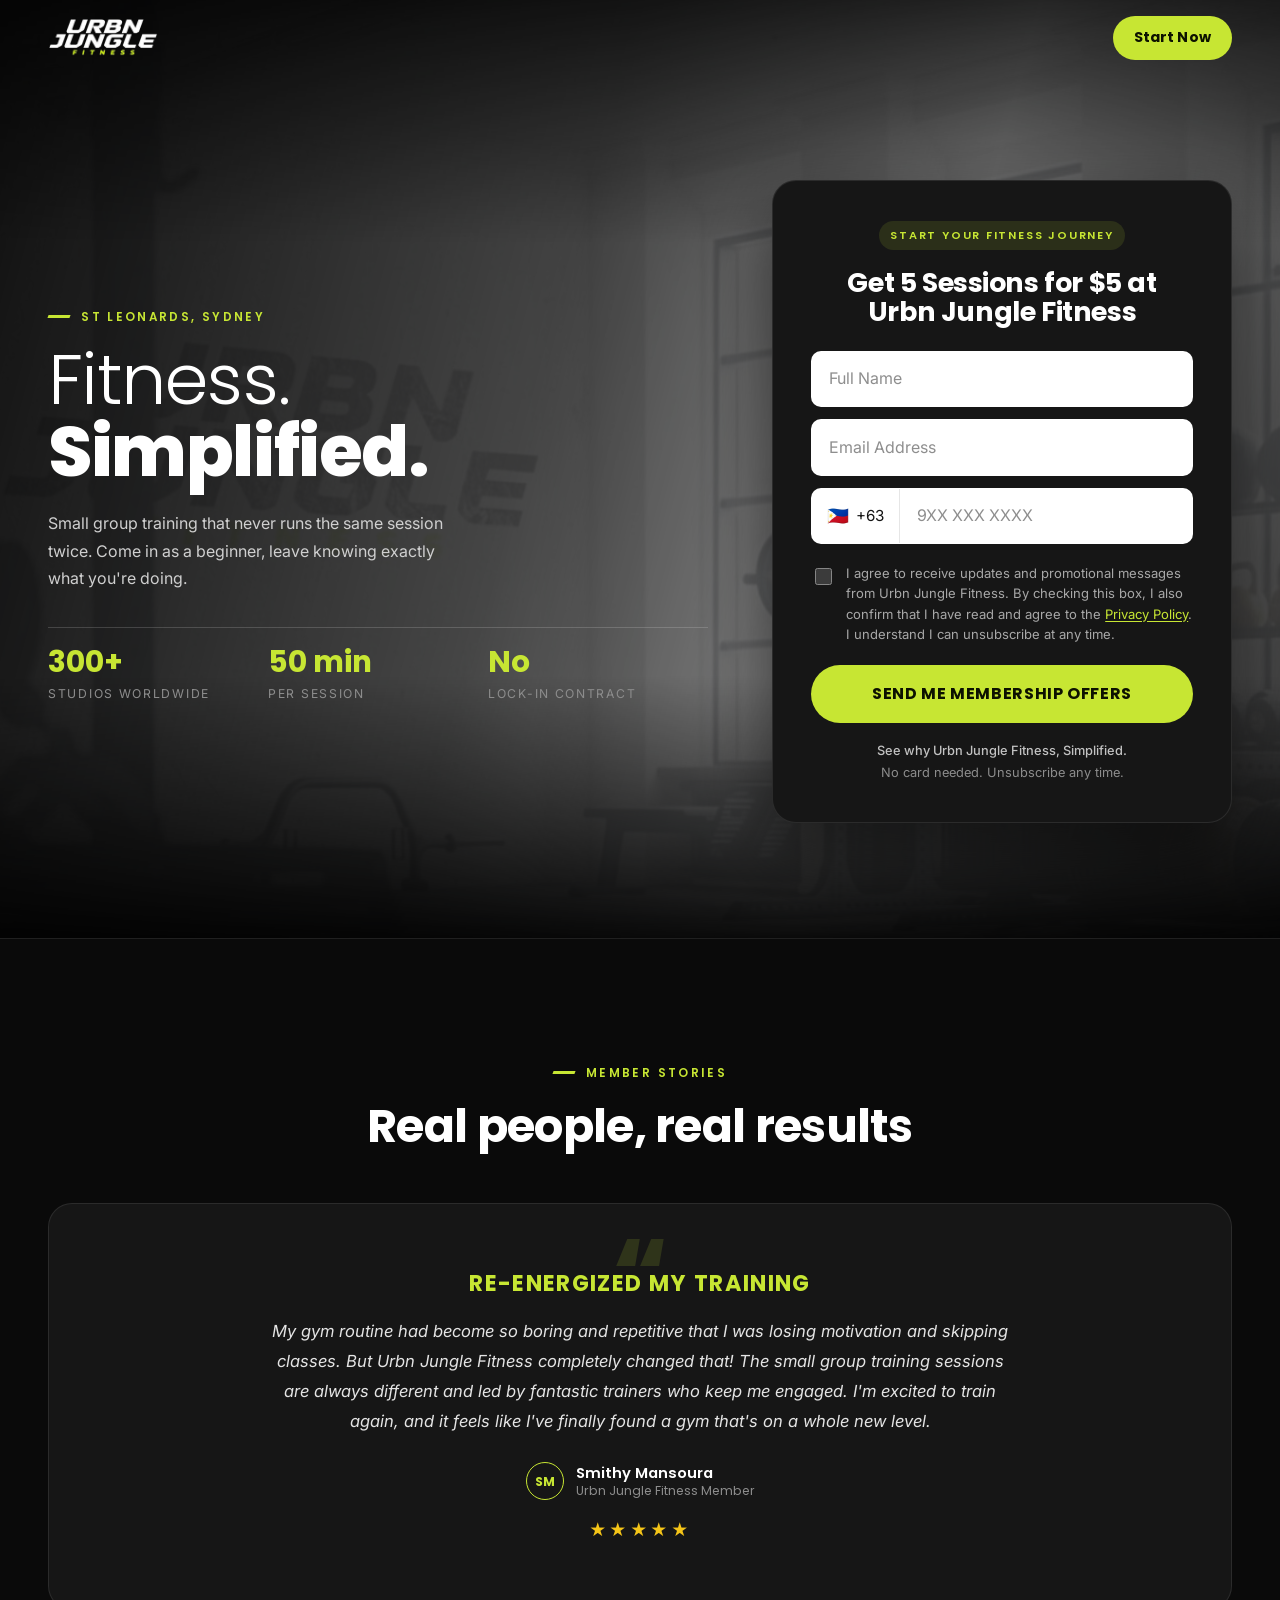
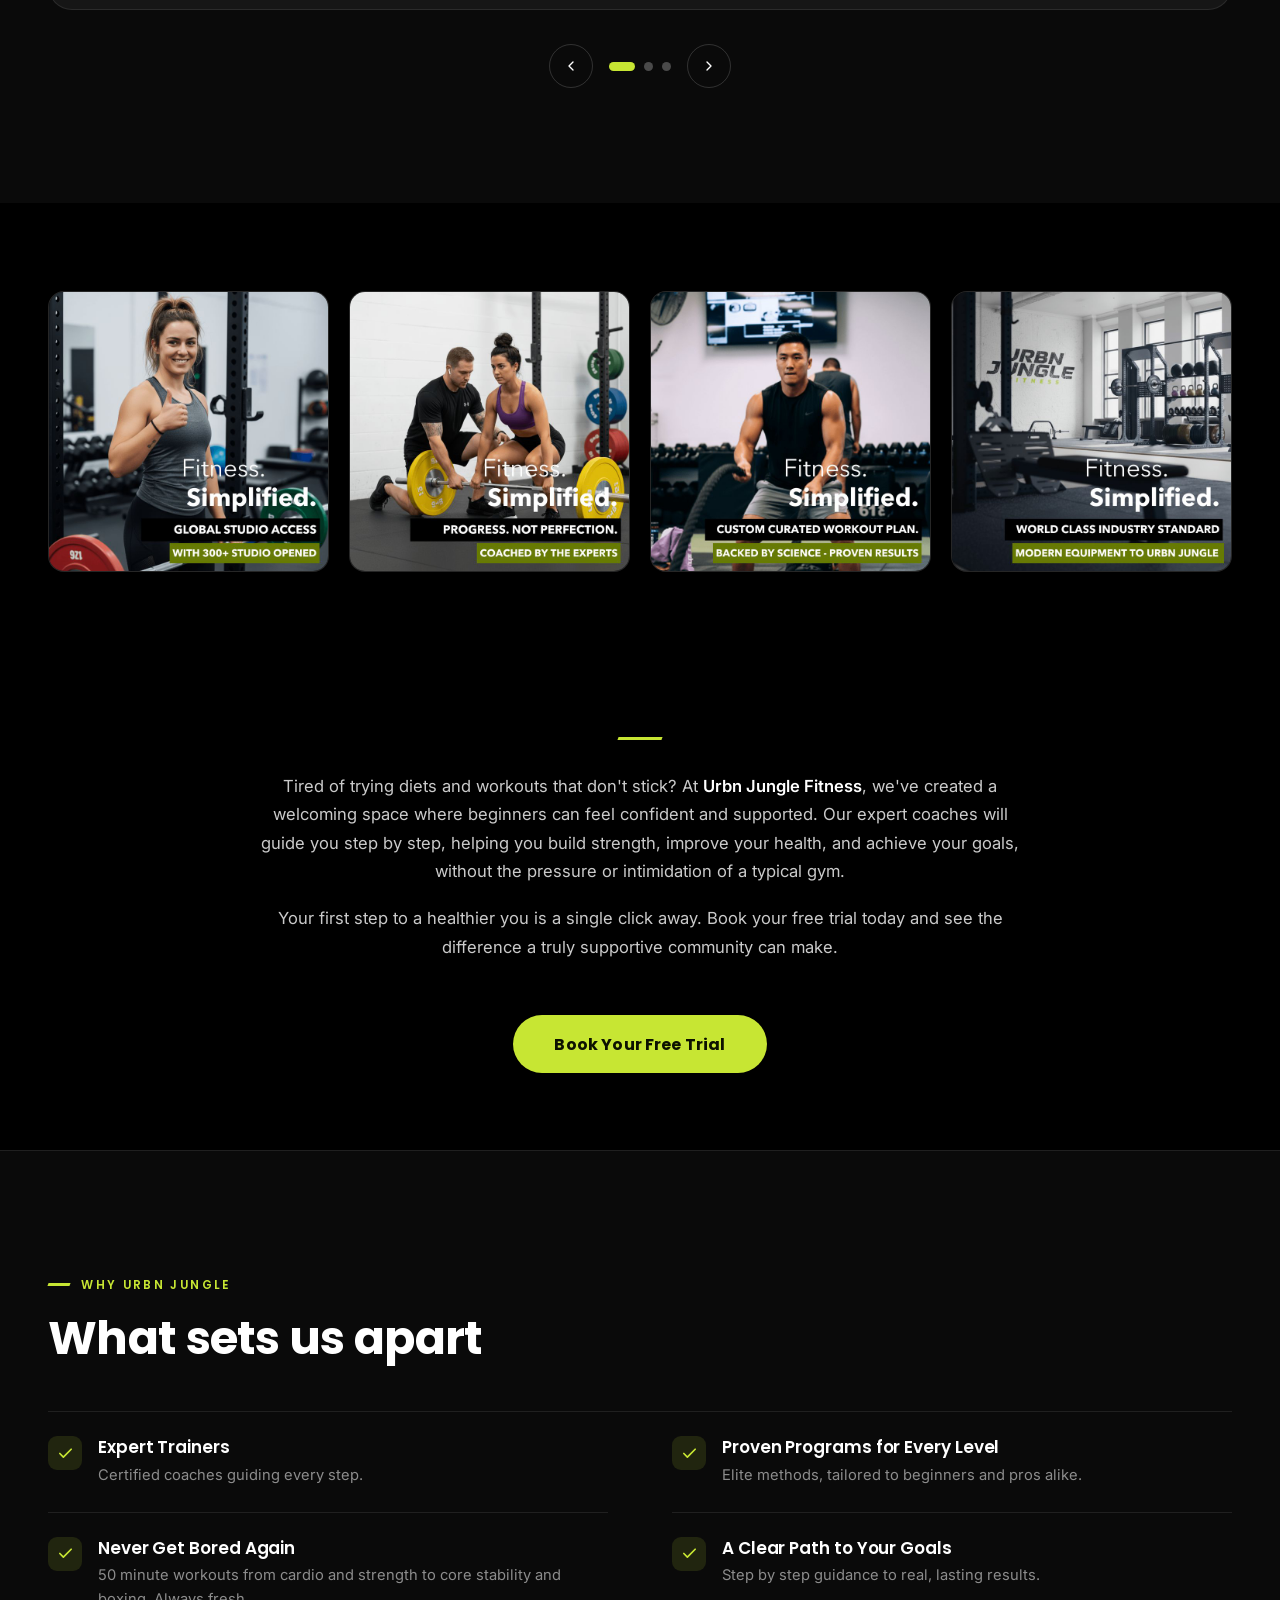
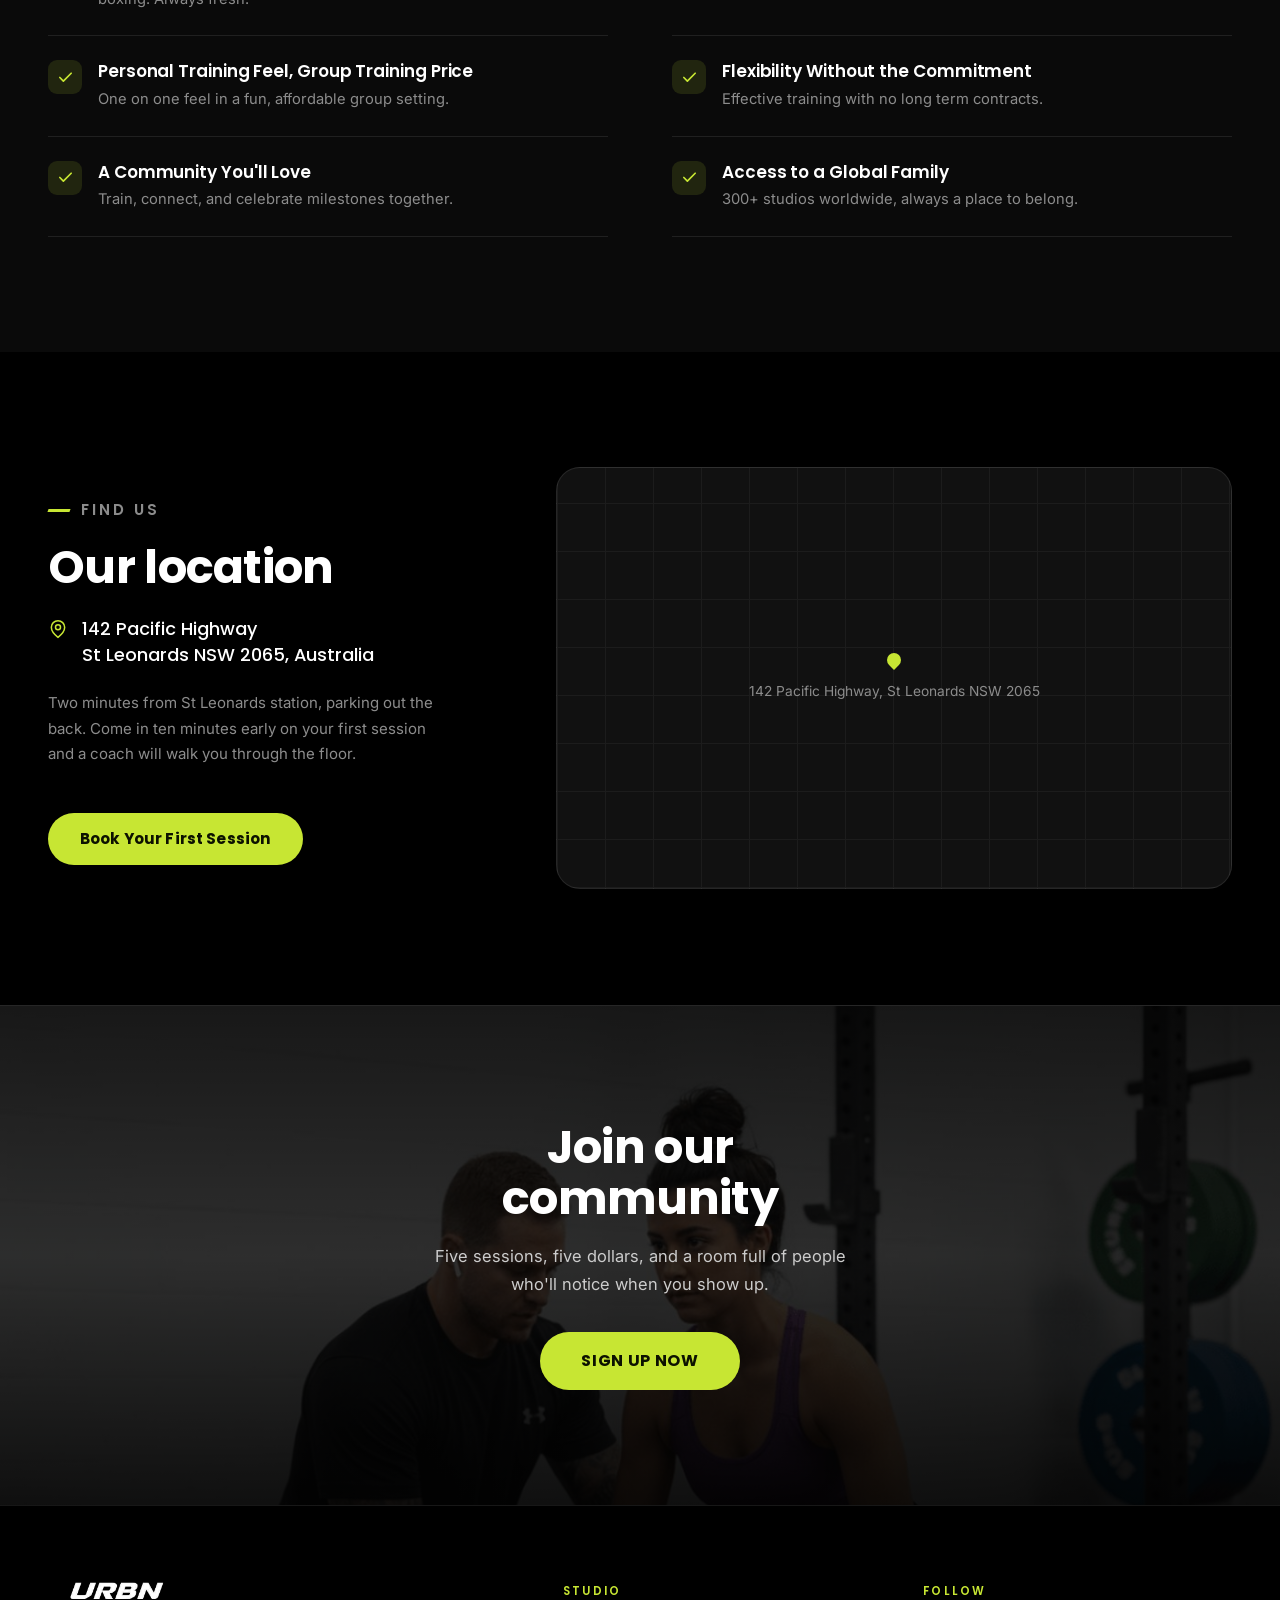
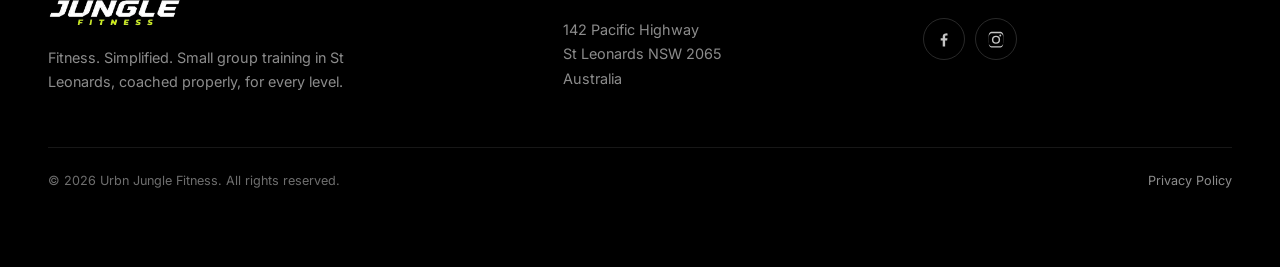
==== urbn-jungle/index.html @ a610a65a "Add files via upload" ====
<!DOCTYPE html>
<html lang="en">
<head>
<meta charset="utf-8">
<meta name="viewport" content="width=device-width, initial-scale=1, viewport-fit=cover">
<title>Urbn Jungle Fitness — Get 5 Sessions for $5</title>
<meta name="description" content="Get 5 sessions for $5 at Urbn Jungle Fitness, St Leonards. Small group training, expert coaches, no lock-in contract. Fitness. Simplified.">
<link rel="icon" href="favicon.ico" sizes="any">
<link rel="icon" href="assets/img/icon-512.png" type="image/png">
<link rel="apple-touch-icon" href="assets/img/apple-touch-icon.png">
<meta name="theme-color" content="#000000">

<!-- Social sharing. Swap the two URLs below for your live domain once deployed. -->
<meta property="og:type" content="website">
<meta property="og:site_name" content="Urbn Jungle Fitness">
<meta property="og:title" content="Get 5 Sessions for $5 at Urbn Jungle Fitness">
<meta property="og:description" content="Small group training in St Leonards. Expert coaches, 50 minute sessions, no lock-in contract. Fitness. Simplified.">
<meta property="og:image" content="assets/img/og-image.jpg">
<meta property="og:url" content="https://example.com/">
<meta name="twitter:card" content="summary_large_image">
<meta name="twitter:title" content="Get 5 Sessions for $5 at Urbn Jungle Fitness">
<meta name="twitter:description" content="Small group training in St Leonards. Fitness. Simplified.">
<meta name="twitter:image" content="assets/img/og-image.jpg">

<link rel="preconnect" href="https://fonts.googleapis.com">
<link rel="preconnect" href="https://fonts.gstatic.com" crossorigin>
<link href="https://fonts.googleapis.com/css2?family=Poppins:wght@300;400;500;600;700;800&family=Inter:wght@400;500;600&display=swap" rel="stylesheet">
<link rel="stylesheet" href="assets/css/styles.css">
</head>
<body>

<a href="#claim" class="sr">Skip to the offer form</a>

<!-- ===================== HEADER ===================== -->
<header class="topbar" id="topbar">
  <div class="wrap topbar__in">
    <a class="brand" href="#top" aria-label="Urbn Jungle Fitness, back to top">
      <img src="assets/img/logo.png" width="464" height="161" alt="Urbn Jungle Fitness">
    </a>
    <a class="btn btn--sm" href="#claim">Start Now</a>
  </div>
</header>

<!-- ===================== HERO ===================== -->
<section class="hero" id="top">
  <div class="hero__bg" aria-hidden="true">
    <img src="assets/img/hero-studio.jpg" width="1440" height="800" alt="" fetchpriority="high">
    <iframe
      src="https://www.youtube.com/embed/3t3OPwpop9Y?controls=0&autoplay=1&mute=1&playsinline=1&loop=1&playlist=3t3OPwpop9Y"
      title="" tabindex="-1" allow="autoplay; encrypted-media" frameborder="0"></iframe>
  </div>
  <div class="hero__scrim" aria-hidden="true"></div>

  <div class="wrap">
    <div class="hero__grid">

      <div class="hero__pitch">
        <p class="eyebrow">St Leonards, Sydney</p>
        <h1><span class="thin">Fitness.</span>Simplified.</h1>
        <p class="hero__lede">Small group training that never runs the same session twice. Come in as a beginner, leave knowing exactly what you're doing.</p>
        <div class="stats">
          <div><b>300+</b><span>Studios worldwide</span></div>
          <div><b>50 min</b><span>Per session</span></div>
          <div><b>No</b><span>Lock-in contract</span></div>
        </div>
      </div>

      <div id="claim">
        <div class="card">
          <div class="card__head">
            <p class="card__tag">Start your fitness journey</p>
            <h2>Get 5 Sessions for $5 at Urbn Jungle Fitness</h2>
          </div>

          <form id="leadForm" novalidate>
            <div class="field">
              <label class="sr" for="f-name">Full name</label>
              <input id="f-name" name="name" type="text" autocomplete="name" placeholder="Full Name" required>
            </div>
            <div class="field">
              <label class="sr" for="f-email">Email address</label>
              <input id="f-email" name="email" type="email" autocomplete="email" placeholder="Email Address" required>
            </div>
            <div class="field">
              <label class="sr" for="f-phone">Phone number</label>
              <div class="phone">
                <span class="phone__cc" aria-hidden="true"><span class="flag">🇵🇭</span> +63</span>
                <input id="f-phone" name="phone" type="tel" autocomplete="tel" placeholder="9XX XXX XXXX" required>
              </div>
            </div>

            <label class="consent" for="f-ok">
              <input id="f-ok" name="consent" type="checkbox" required>
              <span>I agree to receive updates and promotional messages from Urbn Jungle Fitness. By checking this box, I also confirm that I have read and agree to the <a href="#privacy">Privacy Policy</a>. I understand I can unsubscribe at any time.</span>
            </label>

            <button class="btn btn--caps btn--block btn--lg" type="submit">Send Me Membership Offers</button>
            <p class="card__note"><b>See why Urbn Jungle Fitness, Simplified.</b><br>No card needed. Unsubscribe any time.</p>
          </form>

          <div class="formdone" role="status">
            <div class="formdone__mark" aria-hidden="true">
              <svg viewBox="0 0 24 24" width="26" height="26" fill="none" stroke="currentColor" stroke-width="2.5" stroke-linecap="round" stroke-linejoin="round"><path d="M20 6 9 17l-5-5"/></svg>
            </div>
            <h3>You're in</h3>
            <p>We've got your details. Someone from the studio will be in touch shortly with your next available session.</p>
          </div>
        </div>
      </div>

    </div>
  </div>
</section>

<!-- ===================== TESTIMONIALS ===================== -->
<section class="quotes sect">
  <div class="wrap">
    <div class="quotes__head">
      <p class="eyebrow" style="justify-content:center">Member stories</p>
      <h2>Real people, real results</h2>
    </div>

    <div class="slider" id="slider">
      <div class="qcard">
        <span class="qmark" aria-hidden="true">&ldquo;</span>

        <div class="slide is-on" role="group" aria-roledescription="slide" aria-label="1 of 3">
          <h3>Re-energized My Training</h3>
          <blockquote>My gym routine had become so boring and repetitive that I was losing motivation and skipping classes. But Urbn Jungle Fitness completely changed that! The small group training sessions are always different and led by fantastic trainers who keep me engaged. I'm excited to train again, and it feels like I've finally found a gym that's on a whole new level.</blockquote>
          <div class="byline">
            <span class="byline__av" aria-hidden="true">SM</span>
            <cite>Smithy Mansoura<span>Urbn Jungle Fitness Member</span></cite>
          </div>
          <p class="stars" aria-label="5 out of 5 stars">★★★★★</p>
        </div>

        <div class="slide" role="group" aria-roledescription="slide" aria-label="2 of 3">
          <h3>Transformed My Life</h3>
          <blockquote>Joining this gym has been a 10/10 experience from day one. I was nervous about starting, but the first session was an incredible success that left me feeling challenged and strong. This place truly exceeded my expectations, and I'd recommend it to anyone looking to transform their life.</blockquote>
          <div class="byline">
            <span class="byline__av" aria-hidden="true">AC</span>
            <cite>Andrew Comrie<span>Urbn Jungle Fitness Member</span></cite>
          </div>
          <p class="stars" aria-label="5 out of 5 stars">★★★★★</p>
        </div>

        <div class="slide" role="group" aria-roledescription="slide" aria-label="3 of 3">
          <h3>My Second Home</h3>
          <blockquote>Urbn Jungle Fitness is my second home. The workouts are a perfect blend of strength and cardio, so no two sessions are ever the same. The flexible scheduling means I can always get a great workout in, no matter how busy my week is. I've never felt stronger, and the welcoming atmosphere makes me feel like part of a community.</blockquote>
          <div class="byline">
            <span class="byline__av" aria-hidden="true">UJ</span>
            <cite>Urbn Jungle Fitness Member<span>St Leonards</span></cite>
          </div>
          <p class="stars" aria-label="5 out of 5 stars">★★★★★</p>
        </div>
      </div>

      <div class="nav">
        <button class="arrow" type="button" data-dir="-1" aria-label="Previous review">
          <svg viewBox="0 0 24 24" aria-hidden="true"><path d="M15 18l-6-6 6-6"/></svg>
        </button>
        <div class="dots" id="dots" role="tablist" aria-label="Choose a review"></div>
        <button class="arrow" type="button" data-dir="1" aria-label="Next review">
          <svg viewBox="0 0 24 24" aria-hidden="true"><path d="M9 6l6 6-6 6"/></svg>
        </button>
      </div>
    </div>
  </div>
</section>

<!-- ===================== CREATIVE GRID ===================== -->
<div class="grid4">
  <div class="wrap grid4__grid">
    <figure class="shot"><img src="assets/img/creative-global-studio-access.jpg" width="720" height="720" alt="Fitness. Simplified. Global studio access, with 300+ studios opened." loading="lazy" decoding="async"></figure>
    <figure class="shot"><img src="assets/img/creative-progress-not-perfection.jpg" width="720" height="720" alt="Fitness. Simplified. Progress, not perfection. Coached by the experts." loading="lazy" decoding="async"></figure>
    <figure class="shot"><img src="assets/img/creative-custom-workout-plan.jpg" width="720" height="720" alt="Fitness. Simplified. Custom curated workout plan, backed by science." loading="lazy" decoding="async"></figure>
    <figure class="shot"><img src="assets/img/creative-world-class-standard.jpg" width="720" height="720" alt="Fitness. Simplified. World class industry standard, modern equipment." loading="lazy" decoding="async"></figure>
  </div>
</div>

<!-- ===================== INTRO ===================== -->
<section class="intro">
  <div class="wrap">
    <div class="intro__rule" aria-hidden="true"></div>
    <p>Tired of trying diets and workouts that don't stick? At <strong>Urbn Jungle Fitness</strong>, we've created a welcoming space where beginners can feel confident and supported. Our expert coaches will guide you step by step, helping you build strength, improve your health, and achieve your goals, without the pressure or intimidation of a typical gym.</p>
    <p>Your first step to a healthier you is a single click away. Book your free trial today and see the difference a truly supportive community can make.</p>
    <a class="btn btn--lg" href="#claim">Book Your Free Trial</a>
  </div>
</section>

<!-- ===================== WHAT SETS US APART ===================== -->
<section class="apart sect">
  <div class="wrap">
    <div class="apart__head">
      <p class="eyebrow">Why Urbn Jungle</p>
      <h2>What sets us apart</h2>
    </div>

    <div class="apart__grid">
      <div class="feat">
        <span class="feat__ico" aria-hidden="true"><svg viewBox="0 0 24 24"><path d="M20 6 9 17l-5-5"/></svg></span>
        <div><h3>Expert Trainers</h3><p>Certified coaches guiding every step.</p></div>
      </div>
      <div class="feat">
        <span class="feat__ico" aria-hidden="true"><svg viewBox="0 0 24 24"><path d="M20 6 9 17l-5-5"/></svg></span>
        <div><h3>Proven Programs for Every Level</h3><p>Elite methods, tailored to beginners and pros alike.</p></div>
      </div>
      <div class="feat">
        <span class="feat__ico" aria-hidden="true"><svg viewBox="0 0 24 24"><path d="M20 6 9 17l-5-5"/></svg></span>
        <div><h3>Never Get Bored Again</h3><p>50 minute workouts from cardio and strength to core stability and boxing. Always fresh.</p></div>
      </div>
      <div class="feat">
        <span class="feat__ico" aria-hidden="true"><svg viewBox="0 0 24 24"><path d="M20 6 9 17l-5-5"/></svg></span>
        <div><h3>A Clear Path to Your Goals</h3><p>Step by step guidance to real, lasting results.</p></div>
      </div>
      <div class="feat">
        <span class="feat__ico" aria-hidden="true"><svg viewBox="0 0 24 24"><path d="M20 6 9 17l-5-5"/></svg></span>
        <div><h3>Personal Training Feel, Group Training Price</h3><p>One on one feel in a fun, affordable group setting.</p></div>
      </div>
      <div class="feat">
        <span class="feat__ico" aria-hidden="true"><svg viewBox="0 0 24 24"><path d="M20 6 9 17l-5-5"/></svg></span>
        <div><h3>Flexibility Without the Commitment</h3><p>Effective training with no long term contracts.</p></div>
      </div>
      <div class="feat">
        <span class="feat__ico" aria-hidden="true"><svg viewBox="0 0 24 24"><path d="M20 6 9 17l-5-5"/></svg></span>
        <div><h3>A Community You'll Love</h3><p>Train, connect, and celebrate milestones together.</p></div>
      </div>
      <div class="feat">
        <span class="feat__ico" aria-hidden="true"><svg viewBox="0 0 24 24"><path d="M20 6 9 17l-5-5"/></svg></span>
        <div><h3>Access to a Global Family</h3><p>300+ studios worldwide, always a place to belong.</p></div>
      </div>
    </div>
  </div>
</section>

<!-- ===================== LOCATION ===================== -->
<section class="loc sect">
  <div class="wrap">
    <div class="loc__grid">
      <div>
        <p class="eyebrow">Find us</p>
        <h2>Our location</h2>
        <p class="addr">
          <svg viewBox="0 0 24 24" aria-hidden="true"><path d="M20 10c0 6-8 12-8 12s-8-6-8-12a8 8 0 0 1 16 0Z"/><circle cx="12" cy="10" r="3"/></svg>
          <span>142 Pacific Highway<br>St Leonards NSW 2065, Australia</span>
        </p>
        <p>Two minutes from St Leonards station, parking out the back. Come in ten minutes early on your first session and a coach will walk you through the floor.</p>
        <a class="btn" href="#claim">Book Your First Session</a>
      </div>

      <div class="mapbox">
        <div class="mapbox__fb" aria-hidden="true">
          <span class="pin"></span>
          <p>142 Pacific Highway, St Leonards NSW 2065</p>
        </div>
        <iframe
          src="https://www.google.com/maps/embed?pb=!1m18!1m12!1m3!1d3859.1124183165184!2d121.03561987408239!3d14.706234074483739!2m3!1f0!2f0!3f0!3m2!1i1024!2i768!4f13.1!3m3!1m2!1s0x3397b149cea8275b%3A0xa858cc3e66cc1adc!2sUrbn%20Jungle%20Fitness!5e0!3m2!1sen!2sph!4v1755685037358!5m2!1sen!2sph"
          title="Map showing the Urbn Jungle Fitness studio" loading="lazy" referrerpolicy="no-referrer-when-downgrade"></iframe>
      </div>
    </div>
  </div>
</section>

<!-- ===================== JOIN BAND ===================== -->
<section class="band sect">
  <div class="band__bg" aria-hidden="true"><img src="assets/img/band-coaching.jpg" width="1400" height="778" alt="" loading="lazy" decoding="async"></div>
  <div class="band__scrim" aria-hidden="true"></div>
  <div class="wrap">
    <h2>Join our community</h2>
    <p>Five sessions, five dollars, and a room full of people who'll notice when you show up.</p>
    <a class="btn btn--lg btn--caps" href="#claim">Sign Up Now</a>
  </div>
</section>

<!-- ===================== FOOTER ===================== -->
<footer>
  <div class="wrap">
    <div class="foot__grid">
      <div class="foot__brand">
        <a href="#top" aria-label="Urbn Jungle Fitness, back to top"><img src="assets/img/logo.png" width="464" height="161" alt="Urbn Jungle Fitness"></a>
        <p>Fitness. Simplified. Small group training in St Leonards, coached properly, for every level.</p>
      </div>
      <div>
        <h4>Studio</h4>
        <p>142 Pacific Highway<br>St Leonards NSW 2065<br>Australia</p>
      </div>
      <div>
        <h4>Follow</h4>
        <div class="social">
          <a href="https://www.facebook.com/urbnjunglefitness" aria-label="Urbn Jungle Fitness on Facebook" rel="noopener">
            <svg viewBox="0 0 24 24" aria-hidden="true"><path d="M13.5 22v-8h2.7l.4-3.1h-3.1V8.9c0-.9.25-1.5 1.55-1.5h1.65V4.6A22 22 0 0 0 14.3 4.5c-2.4 0-4 1.45-4 4.1v2.3H7.6V14h2.7v8z"/></svg>
          </a>
          <a href="https://www.instagram.com/urbnjunglefitness/" aria-label="Urbn Jungle Fitness on Instagram" rel="noopener">
            <svg viewBox="0 0 24 24" aria-hidden="true"><path d="M12 2.2c3.2 0 3.6 0 4.85.07 1.17.05 1.8.25 2.23.42.56.21.96.47 1.38.89.42.42.68.82.89 1.38.17.42.37 1.06.42 2.23.06 1.25.07 1.63.07 4.81s0 3.56-.07 4.81c-.05 1.17-.25 1.8-.42 2.23-.21.56-.47.96-.89 1.38-.42.42-.82.68-1.38.89-.42.17-1.06.37-2.23.42-1.25.06-1.63.07-4.85.07s-3.6 0-4.85-.07c-1.17-.05-1.8-.25-2.23-.42a3.8 3.8 0 0 1-1.38-.89 3.8 3.8 0 0 1-.89-1.38c-.17-.42-.37-1.06-.42-2.23C2.21 15.56 2.2 15.18 2.2 12s0-3.56.07-4.81c.05-1.17.25-1.8.42-2.23.21-.56.47-.96.89-1.38.42-.42.82-.68 1.38-.89.42-.17 1.06-.37 2.23-.42C8.44 2.21 8.82 2.2 12 2.2Zm0 1.98c-3.13 0-3.5.01-4.73.07-1.14.05-1.76.24-2.17.4-.55.21-.94.47-1.35.88-.41.41-.67.8-.88 1.35-.16.41-.35 1.03-.4 2.17-.06 1.23-.07 1.6-.07 4.73s.01 3.5.07 4.73c.05 1.14.24 1.76.4 2.17.21.55.47.94.88 1.35.41.41.8.67 1.35.88.41.16 1.03.35 2.17.4 1.23.06 1.6.07 4.73.07s3.5-.01 4.73-.07c1.14-.05 1.76-.24 2.17-.4.55-.21.94-.47 1.35-.88.41-.41.67-.8.88-1.35.16-.41.35-1.03.4-2.17.06-1.23.07-1.6.07-4.73s-.01-3.5-.07-4.73c-.05-1.14-.24-1.76-.4-2.17a3.6 3.6 0 0 0-.88-1.35 3.6 3.6 0 0 0-1.35-.88c-.41-.16-1.03-.35-2.17-.4-1.23-.06-1.6-.07-4.73-.07Zm0 3.37a5.45 5.45 0 1 1 0 10.9 5.45 5.45 0 0 1 0-10.9Zm0 8.99a3.54 3.54 0 1 0 0-7.08 3.54 3.54 0 0 0 0 7.08Zm6.94-9.2a1.27 1.27 0 1 1-2.55 0 1.27 1.27 0 0 1 2.55 0Z"/></svg>
          </a>
        </div>
      </div>
    </div>

    <div class="foot__base">
      <span>&copy; <span id="yr">2026</span> Urbn Jungle Fitness. All rights reserved.</span>
      <a href="#privacy">Privacy Policy</a>
    </div>
  </div>
</footer>

<!-- ===================== MOBILE STICKY CTA ===================== -->
<div class="stickybar" id="stickybar">
  <span><b>5 sessions for $5</b><small>No lock-in contract</small></span>
  <a class="btn btn--sm" href="#claim">Start Now</a>
</div>

<script src="assets/js/main.js" defer></script>
</body>
</html>
---- urbn-jungle/assets/css/styles.css ----
/* =====================================================================
   URBN JUNGLE FITNESS — landing page
   Brand: black base, lime from the logo mark, olive from the creatives.
   Type: Poppins (display / UI) + Inter (reading).
   ===================================================================== */

:root{
  /* surfaces */
  --black:#000000;
  --s-0:#0A0A0A;
  --s-1:#111111;
  --s-2:#161616;
  --s-3:#1E1E1E;
  --line:rgba(255,255,255,.09);
  --line-2:rgba(255,255,255,.16);

  /* text */
  --white:#FFFFFF;
  --text:#D5D5D5;
  --muted:#8C8C8C;

  /* brand */
  --lime:#C7E633;        /* logo green */
  --lime-hi:#D9F25C;
  --lime-dim:rgba(199,230,51,.12);
  --olive:#677B03;       /* creative label bar */
  --gold:#F5C518;

  /* system */
  --r-sm:10px;
  --r-md:16px;
  --r-lg:24px;
  --pill:999px;
  --gut:clamp(20px,5vw,48px);
  --pad:clamp(64px,9vw,128px);
  --ease:cubic-bezier(.22,.61,.36,1);

  box-sizing:border-box;
  padding-top:env(safe-area-inset-top,0px);
  background:var(--black);
  color-scheme:dark;
}
@media (prefers-color-scheme:dark){ :root:not([data-theme="light"]){ background:var(--black); } }
:root[data-theme="dark"]{ background:var(--black); }

*,*::before,*::after{box-sizing:inherit;}

html{
  -webkit-text-size-adjust:100%;
  scroll-behavior:smooth;
  scroll-padding-top:calc(env(safe-area-inset-top,0px) + 88px);
}
@media (prefers-reduced-motion:reduce){
  html{scroll-behavior:auto;}
  *,*::before,*::after{animation:none!important;transition-duration:.001ms!important;}
}

body{
  margin:0;
  background:var(--black);
  color:var(--text);
  font-family:"Inter",system-ui,-apple-system,"Segoe UI",Helvetica,Arial,sans-serif;
  font-size:clamp(15.5px,.5vw + 14px,16.5px);
  line-height:1.7;
  -webkit-font-smoothing:antialiased;
  overflow-x:hidden;
  padding-bottom:env(safe-area-inset-bottom,0px);
}

img{max-width:100%;display:block;}
a{color:inherit;}

h1,h2,h3,h4,.ui{font-family:"Poppins","Inter",system-ui,sans-serif;}
h1{font-size:clamp(2.5rem,6.4vw,4.4rem);font-weight:800;line-height:1.02;letter-spacing:-.02em;margin:0;}
h2{font-size:clamp(1.85rem,3.8vw,2.9rem);font-weight:700;line-height:1.1;letter-spacing:-.015em;margin:0;}
h3{font-size:1.06rem;font-weight:600;line-height:1.35;letter-spacing:-.005em;margin:0;color:var(--white);}
p{margin:0 0 1.15em;}
p:last-child{margin-bottom:0;}
strong{color:var(--white);font-weight:600;}

:where(a,button,input,select,textarea):focus-visible{
  outline:2px solid var(--lime);
  outline-offset:3px;
  border-radius:6px;
}

.wrap{width:min(1200px,100% - (var(--gut) * 2));margin-inline:auto;}
.sect{padding-block:var(--pad);}
.sr{position:absolute;width:1px;height:1px;padding:0;margin:-1px;overflow:hidden;clip:rect(0 0 0 0);white-space:nowrap;border:0;}

/* ---------- section eyebrow (echoes the slanted logo) ---------- */
.eyebrow{
  display:inline-flex;align-items:center;gap:.7rem;
  font-family:"Poppins",sans-serif;font-weight:600;
  font-size:.74rem;letter-spacing:.2em;text-transform:uppercase;
  color:var(--lime);margin:0 0 1.1rem;
}
.eyebrow::before{
  content:"";width:22px;height:3px;background:var(--lime);
  transform:skewX(-20deg);
}

/* ---------- buttons ---------- */
.btn{
  --bg:var(--lime); --fg:#0D1200;
  display:inline-flex;align-items:center;justify-content:center;gap:.5em;
  font-family:"Poppins",sans-serif;font-weight:700;
  font-size:.95rem;letter-spacing:.01em;
  min-height:52px;padding:0 2.1em;
  border:0;border-radius:var(--pill);
  background:var(--bg);color:var(--fg);
  text-decoration:none;cursor:pointer;white-space:nowrap;
  transition:background-color .2s var(--ease),transform .12s var(--ease),box-shadow .2s var(--ease);
}
.btn:hover{background:var(--lime-hi);box-shadow:0 8px 28px rgba(199,230,51,.22);}
.btn:active{transform:translateY(1px);}
.btn--caps{text-transform:uppercase;letter-spacing:.04em;font-size:.88rem;}
.btn--block{width:100%;}
.btn--lg{min-height:58px;padding:0 2.6em;font-size:1rem;}
.btn--sm{min-height:44px;padding:0 1.5em;font-size:.88rem;}
.btn--ghost{--bg:transparent;--fg:var(--white);border:1px solid var(--line-2);}
.btn--ghost:hover{--bg:rgba(255,255,255,.07);box-shadow:none;}

/* ---------- header ---------- */
.topbar{
  position:fixed;top:0;left:0;right:0;z-index:80;
  padding-top:env(safe-area-inset-top,0px);
  background:transparent;
  border-bottom:1px solid transparent;
  transition:background-color .3s var(--ease),border-color .3s var(--ease),backdrop-filter .3s var(--ease);
}
.topbar.is-stuck{
  background:rgba(8,8,8,.88);
  backdrop-filter:blur(14px);
  -webkit-backdrop-filter:blur(14px);
  border-bottom-color:var(--line);
}
.topbar__in{display:flex;align-items:center;justify-content:space-between;gap:16px;padding-block:16px;}
.brand{display:block;text-decoration:none;}
.brand img{height:38px;width:auto;}
@media (max-width:520px){ .brand img{height:32px;} .topbar .btn{display:none;} }

/* ---------- hero ---------- */
.hero{position:relative;overflow:hidden;background:var(--black);}
.hero__bg{position:absolute;inset:0;z-index:0;}
.hero__bg img{width:100%;height:100%;object-fit:cover;opacity:.55;}
.hero__bg iframe{
  position:absolute;top:50%;left:50%;transform:translate(-50%,-50%);
  width:100%;height:100%;min-width:177.78svh;min-height:56.25vw;
  border:0;pointer-events:none;opacity:.62;
}
.hero__scrim{
  position:absolute;inset:0;z-index:1;
  background:
    linear-gradient(105deg,rgba(0,0,0,.92) 0%,rgba(0,0,0,.66) 42%,rgba(0,0,0,.34) 68%,rgba(0,0,0,.72) 100%),
    linear-gradient(to bottom,rgba(0,0,0,.72) 0%,transparent 26%,transparent 72%,rgba(0,0,0,.92) 100%);
}
.hero .wrap{position:relative;z-index:2;}
.hero__grid{
  display:grid;grid-template-columns:minmax(0,1fr) minmax(380px,460px);
  gap:clamp(32px,5vw,72px);align-items:center;
  padding-top:clamp(120px,15vw,180px);
  padding-bottom:clamp(64px,9vw,120px);
  min-height:100svh;
}
@media (max-width:980px){
  .hero__grid{grid-template-columns:1fr;min-height:0;padding-top:110px;gap:36px;}
}

.hero__pitch h1{color:var(--white);max-width:11ch;}
.hero__pitch h1 .thin{font-weight:300;display:block;letter-spacing:-.01em;}
.hero__lede{
  margin-top:1.4rem;max-width:42ch;
  font-size:clamp(1rem,1.25vw,1.12rem);color:#CFCFCF;
}
.stats{
  display:flex;flex-wrap:wrap;margin-top:2.2rem;
  border-top:1px solid var(--line-2);
}
.stats div{
  flex:1 1 130px;padding:1.1rem 1.4rem 0 0;
}
.stats b{
  display:block;font-family:"Poppins",sans-serif;font-weight:700;
  font-size:clamp(1.4rem,2.4vw,1.85rem);color:var(--lime);line-height:1.1;
}
.stats span{
  display:block;font-size:.76rem;letter-spacing:.14em;text-transform:uppercase;
  color:var(--muted);margin-top:.35rem;
}
@media (max-width:980px){ .stats{display:none;} }

/* ---------- form card ---------- */
.card{
  background:var(--s-2);
  border:1px solid var(--line);
  border-radius:var(--r-lg);
  padding:clamp(24px,3vw,38px);
  box-shadow:0 30px 70px rgba(0,0,0,.6);
}
.card__tag{
  display:inline-flex;align-items:center;gap:.5rem;
  background:var(--lime-dim);color:var(--lime);
  font-family:"Poppins",sans-serif;font-weight:600;
  font-size:.7rem;letter-spacing:.16em;text-transform:uppercase;
  padding:.45em 1em;border-radius:var(--pill);margin:0 auto 1.1rem;
}
.card h2{
  text-align:center;color:var(--white);
  font-size:clamp(1.4rem,2.1vw,1.75rem);
  margin:0 0 1.5rem;
}
.card__head{text-align:center;}

.field{margin-bottom:.75rem;}
.field input{
  width:100%;font:inherit;font-size:1rem;
  min-height:52px;padding:.85em 1.05em;
  border:1.5px solid transparent;border-radius:var(--r-sm);
  background:#fff;color:#141414;
  transition:border-color .18s var(--ease),box-shadow .18s var(--ease);
}
.field input::placeholder{color:#8E8E8E;}
.field input:focus{outline:0;border-color:var(--lime);box-shadow:0 0 0 4px rgba(199,230,51,.22);}
.field input.err{border-color:#FF6B4A;box-shadow:0 0 0 4px rgba(255,107,74,.2);}

.phone{
  display:flex;align-items:stretch;background:#fff;
  border:1.5px solid transparent;border-radius:var(--r-sm);overflow:hidden;
  transition:border-color .18s var(--ease),box-shadow .18s var(--ease);
}
.phone:focus-within{border-color:var(--lime);box-shadow:0 0 0 4px rgba(199,230,51,.22);}
.phone.err{border-color:#FF6B4A;box-shadow:0 0 0 4px rgba(255,107,74,.2);}
.phone__cc{
  display:flex;align-items:center;gap:.4rem;padding:0 .95rem;
  border-right:1px solid #E6E6E6;color:#141414;font-size:.95rem;flex:0 0 auto;
}
.phone__cc .flag{font-size:1.1rem;line-height:1;}
.phone input{border:0;border-radius:0;box-shadow:none!important;min-height:52px;}
.phone input:focus{border-color:transparent;}

.consent{
  display:flex;gap:.7rem;align-items:flex-start;
  margin:1.2rem 0 1.3rem;
  font-size:.815rem;line-height:1.55;color:#A8A8A8;cursor:pointer;
}
.consent input{margin-top:.28rem;width:17px;height:17px;flex:0 0 17px;accent-color:var(--lime);cursor:pointer;}
.consent a{color:var(--lime);text-underline-offset:2px;}
.card__note{
  text-align:center;margin:1.1rem 0 0;
  font-size:.8rem;color:var(--muted);
}
.card__note b{color:#C2C2C2;font-weight:500;}

.formdone{display:none;text-align:center;padding:clamp(20px,3vw,32px) 0 0;}
.formdone__mark{
  width:56px;height:56px;margin:0 auto 1.1rem;border-radius:50%;
  background:var(--lime-dim);display:grid;place-items:center;color:var(--lime);
}
.formdone h3{font-size:1.3rem;margin-bottom:.5rem;}
.formdone p{color:var(--muted);font-size:.92rem;margin:0;}
form.is-done{display:none;}
form.is-done ~ .formdone{display:block;}

/* ---------- testimonials ---------- */
.quotes{background:var(--s-0);border-top:1px solid var(--line);}
.quotes__head{text-align:center;margin-bottom:clamp(32px,4vw,52px);}
.quotes__head h2{color:var(--white);}
.slider{position:relative;}
.qcard{
  position:relative;
  background:var(--s-2);border:1px solid var(--line);
  border-radius:var(--r-lg);
  padding:clamp(34px,5vw,68px) clamp(24px,5vw,80px);
  text-align:center;
}
.qmark{
  position:absolute;top:clamp(12px,2vw,22px);left:50%;transform:translateX(-50%);
  font-family:"Poppins",sans-serif;font-weight:800;font-size:clamp(4rem,8vw,6rem);
  line-height:1;color:var(--lime);opacity:.14;pointer-events:none;user-select:none;
}
.slide{display:none;position:relative;z-index:1;}
.slide.is-on{display:block;}
.slide h3{
  color:var(--lime);text-transform:uppercase;letter-spacing:.06em;
  font-size:clamp(1.05rem,2vw,1.4rem);font-weight:700;margin:0 0 1.2rem;
}
.slide blockquote{
  margin:0 auto;max-width:74ch;font-style:italic;color:#E4E4E4;
  font-size:clamp(1rem,1.3vw,1.1rem);line-height:1.8;
}
.byline{
  display:flex;align-items:center;justify-content:center;gap:.75rem;
  margin-top:1.6rem;
}
.byline__av{
  width:38px;height:38px;border-radius:50%;flex:0 0 38px;
  border:1.5px solid var(--lime);color:var(--lime);
  display:grid;place-items:center;
  font-family:"Poppins",sans-serif;font-weight:700;font-size:.78rem;
}
.byline cite{
  font-style:normal;font-family:"Poppins",sans-serif;font-weight:600;
  font-size:.92rem;color:var(--white);text-align:left;line-height:1.3;
}
.byline cite span{display:block;font-weight:400;font-size:.78rem;color:var(--muted);}
.stars{color:var(--gold);letter-spacing:.2em;font-size:1.05rem;margin:1rem 0 0;}

.nav{
  display:flex;align-items:center;justify-content:center;gap:16px;
  margin-top:clamp(24px,3vw,34px);
}
.arrow{
  width:44px;height:44px;border-radius:50%;flex:0 0 44px;
  border:1px solid var(--line-2);background:transparent;color:var(--white);
  cursor:pointer;display:grid;place-items:center;
  transition:background-color .18s var(--ease),border-color .18s var(--ease),color .18s var(--ease);
}
.arrow:hover{background:var(--lime);border-color:var(--lime);color:#0D1200;}
.arrow svg{width:16px;height:16px;fill:none;stroke:currentColor;stroke-width:2;stroke-linecap:round;stroke-linejoin:round;}
.dots{display:flex;gap:9px;}
.dot{
  width:9px;height:9px;border-radius:50%;border:0;padding:0;cursor:pointer;
  background:#4A4A4A;transition:background-color .18s var(--ease),width .18s var(--ease);
}
.dot[aria-current="true"]{background:var(--lime);width:26px;border-radius:var(--pill);}

/* ---------- creative grid ---------- */
.grid4{background:var(--black);padding-block:clamp(48px,7vw,88px);}
.grid4__grid{display:grid;grid-template-columns:repeat(4,1fr);gap:clamp(12px,1.6vw,20px);}
@media (max-width:860px){.grid4__grid{grid-template-columns:repeat(2,1fr);}}
.shot{
  position:relative;margin:0;aspect-ratio:1/1;overflow:hidden;
  border-radius:var(--r-md);border:1px solid var(--line);
  background:var(--s-1);
}
.shot img{
  width:100%;height:100%;object-fit:cover;
  transition:transform .5s var(--ease);
}
.shot:hover img{transform:scale(1.04);}

/* ---------- intro ---------- */
.intro{background:var(--black);text-align:center;padding-block:clamp(40px,6vw,80px);}
.intro .wrap{max-width:780px;}
.intro__rule{width:44px;height:3px;background:var(--lime);transform:skewX(-20deg);margin:0 auto 2rem;}
.intro p{font-size:clamp(1.02rem,1.3vw,1.14rem);color:#CACACA;}
.intro .btn{margin-top:2.2rem;}

/* ---------- what sets us apart ---------- */
.apart{background:var(--s-0);border-top:1px solid var(--line);}
.apart__head{margin-bottom:clamp(30px,4vw,48px);}
.apart__head h2{color:var(--white);max-width:16ch;}
.apart__grid{
  display:grid;grid-template-columns:1fr 1fr;
  column-gap:clamp(28px,5vw,72px);
  border-top:1px solid var(--line);
}
@media (max-width:820px){.apart__grid{grid-template-columns:1fr;}}
.feat{
  display:grid;grid-template-columns:34px 1fr;gap:1rem;
  padding:1.5rem 0;border-bottom:1px solid var(--line);
  align-items:start;
}
.feat__ico{
  width:34px;height:34px;border-radius:9px;flex:0 0 34px;
  background:var(--lime-dim);display:grid;place-items:center;color:var(--lime);
}
.feat__ico svg{width:17px;height:17px;fill:none;stroke:currentColor;stroke-width:2.4;stroke-linecap:round;stroke-linejoin:round;}
.feat p{margin:.3rem 0 0;color:var(--muted);font-size:.92rem;line-height:1.6;}

/* ---------- location ---------- */
.loc{background:var(--black);}
.loc__grid{
  display:grid;grid-template-columns:minmax(0,.8fr) minmax(0,1.2fr);
  gap:clamp(28px,4.5vw,64px);align-items:center;
}
@media (max-width:880px){.loc__grid{grid-template-columns:1fr;}}
.loc h2{color:var(--white);margin-bottom:1.5rem;}
.addr{
  display:flex;gap:.9rem;align-items:flex-start;
  margin:0 0 1.3rem;
}
.addr svg{width:20px;height:20px;flex:0 0 20px;margin-top:3px;fill:none;stroke:var(--lime);stroke-width:1.8;}
.addr span{
  font-family:"Poppins",sans-serif;font-weight:500;
  font-size:clamp(1rem,1.5vw,1.12rem);line-height:1.5;color:var(--white);
}
.loc p{color:var(--muted);max-width:44ch;font-size:.94rem;}
.loc .btn{margin-top:1.8rem;}
.mapbox{
  position:relative;aspect-ratio:16/10;
  border-radius:var(--r-lg);overflow:hidden;border:1px solid var(--line);
  background:
    repeating-linear-gradient(90deg,#1C1C1C 0 1px,transparent 1px 48px),
    repeating-linear-gradient(0deg,#1C1C1C 0 1px,transparent 1px 48px),
    var(--s-1);
}
.mapbox iframe{position:relative;z-index:2;width:100%;height:100%;border:0;display:block;}
.mapbox__fb{
  position:absolute;inset:0;z-index:1;
  display:grid;place-content:center;justify-items:center;gap:.85rem;
  text-align:center;padding:24px;
}
.mapbox__fb p{margin:0;font-size:.86rem;color:var(--muted);}
.pin{width:14px;height:14px;background:var(--lime);border-radius:50% 50% 50% 0;transform:rotate(-45deg);}

/* ---------- join band ---------- */
.band{position:relative;overflow:hidden;background:var(--s-1);border-top:1px solid var(--line);}
.band__bg{position:absolute;inset:0;z-index:0;}
.band__bg img{width:100%;height:100%;object-fit:cover;opacity:.42;}
.band__scrim{
  position:absolute;inset:0;z-index:1;
  background:linear-gradient(to bottom,rgba(0,0,0,.78),rgba(0,0,0,.58) 50%,rgba(0,0,0,.85));
}
.band .wrap{position:relative;z-index:2;text-align:center;}
.band h2{color:var(--white);margin-inline:auto;max-width:15ch;}
.band p{margin:1.2rem auto 2.1rem;max-width:44ch;color:#CCCCCC;}

/* ---------- footer ---------- */
footer{background:var(--black);border-top:1px solid var(--line);padding-block:clamp(48px,6vw,76px);}
.foot__grid{display:grid;grid-template-columns:1.5fr 1fr 1fr;gap:clamp(28px,4vw,52px);}
@media (max-width:760px){.foot__grid{grid-template-columns:1fr;gap:34px;}}
.foot__brand img{height:46px;width:auto;margin-bottom:1.1rem;}
footer h4{
  font-family:"Poppins",sans-serif;font-weight:600;
  font-size:.72rem;letter-spacing:.2em;text-transform:uppercase;
  color:var(--lime);margin:0 0 1rem;
}
footer p{font-size:.9rem;color:var(--muted);max-width:36ch;line-height:1.7;}
footer a{color:var(--muted);text-decoration:none;transition:color .18s var(--ease);}
footer a:hover{color:var(--lime);}
.flinks{list-style:none;margin:0;padding:0;font-size:.9rem;}
.flinks li{margin-bottom:.55rem;}
.social{display:flex;gap:10px;}
.social a{
  width:42px;height:42px;border-radius:50%;flex:0 0 42px;
  border:1px solid var(--line-2);display:grid;place-items:center;color:#C4C4C4;
  transition:background-color .18s var(--ease),border-color .18s var(--ease),color .18s var(--ease);
}
.social a:hover{background:var(--lime);border-color:var(--lime);color:#0D1200;}
.social svg{width:18px;height:18px;fill:currentColor;}
.foot__base{
  margin-top:clamp(34px,4.5vw,52px);padding-top:22px;
  border-top:1px solid var(--line);
  display:flex;flex-wrap:wrap;gap:12px;justify-content:space-between;align-items:center;
  font-size:.79rem;color:#6E6E6E;
}

/* ---------- mobile sticky CTA ---------- */
.stickybar{
  position:fixed;left:0;right:0;bottom:0;z-index:70;
  display:none;align-items:center;justify-content:space-between;gap:14px;
  padding:12px var(--gut);
  padding-bottom:calc(12px + env(safe-area-inset-bottom,0px));
  background:rgba(8,8,8,.94);
  backdrop-filter:blur(14px);-webkit-backdrop-filter:blur(14px);
  border-top:1px solid var(--line);
  transform:translateY(110%);
  transition:transform .32s var(--ease);
}
.stickybar.is-up{transform:translateY(0);}
.stickybar b{
  font-family:"Poppins",sans-serif;font-weight:700;color:var(--white);
  font-size:.95rem;line-height:1.25;display:block;
}
.stickybar small{display:block;font-size:.73rem;color:var(--muted);}
@media (max-width:980px){
  .stickybar{display:flex;}
  body{padding-bottom:calc(76px + env(safe-area-inset-bottom,0px));}
}
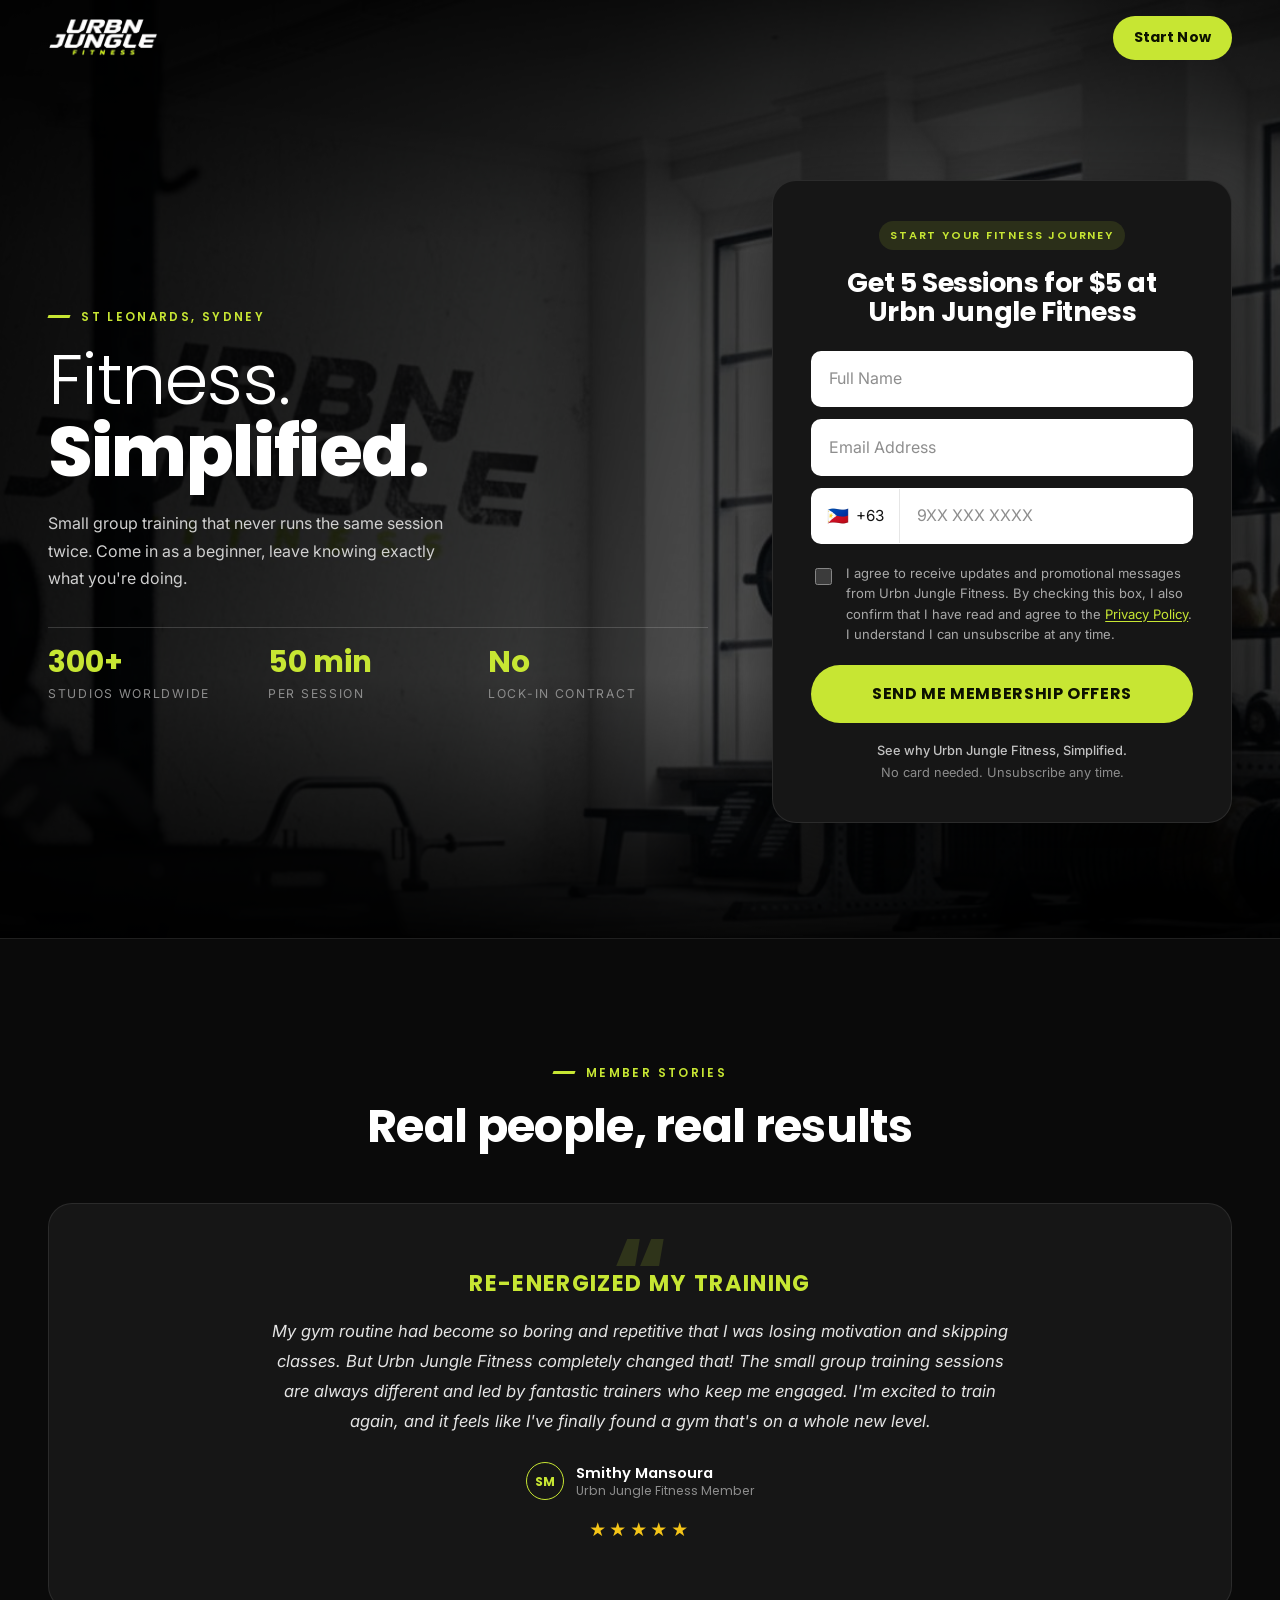
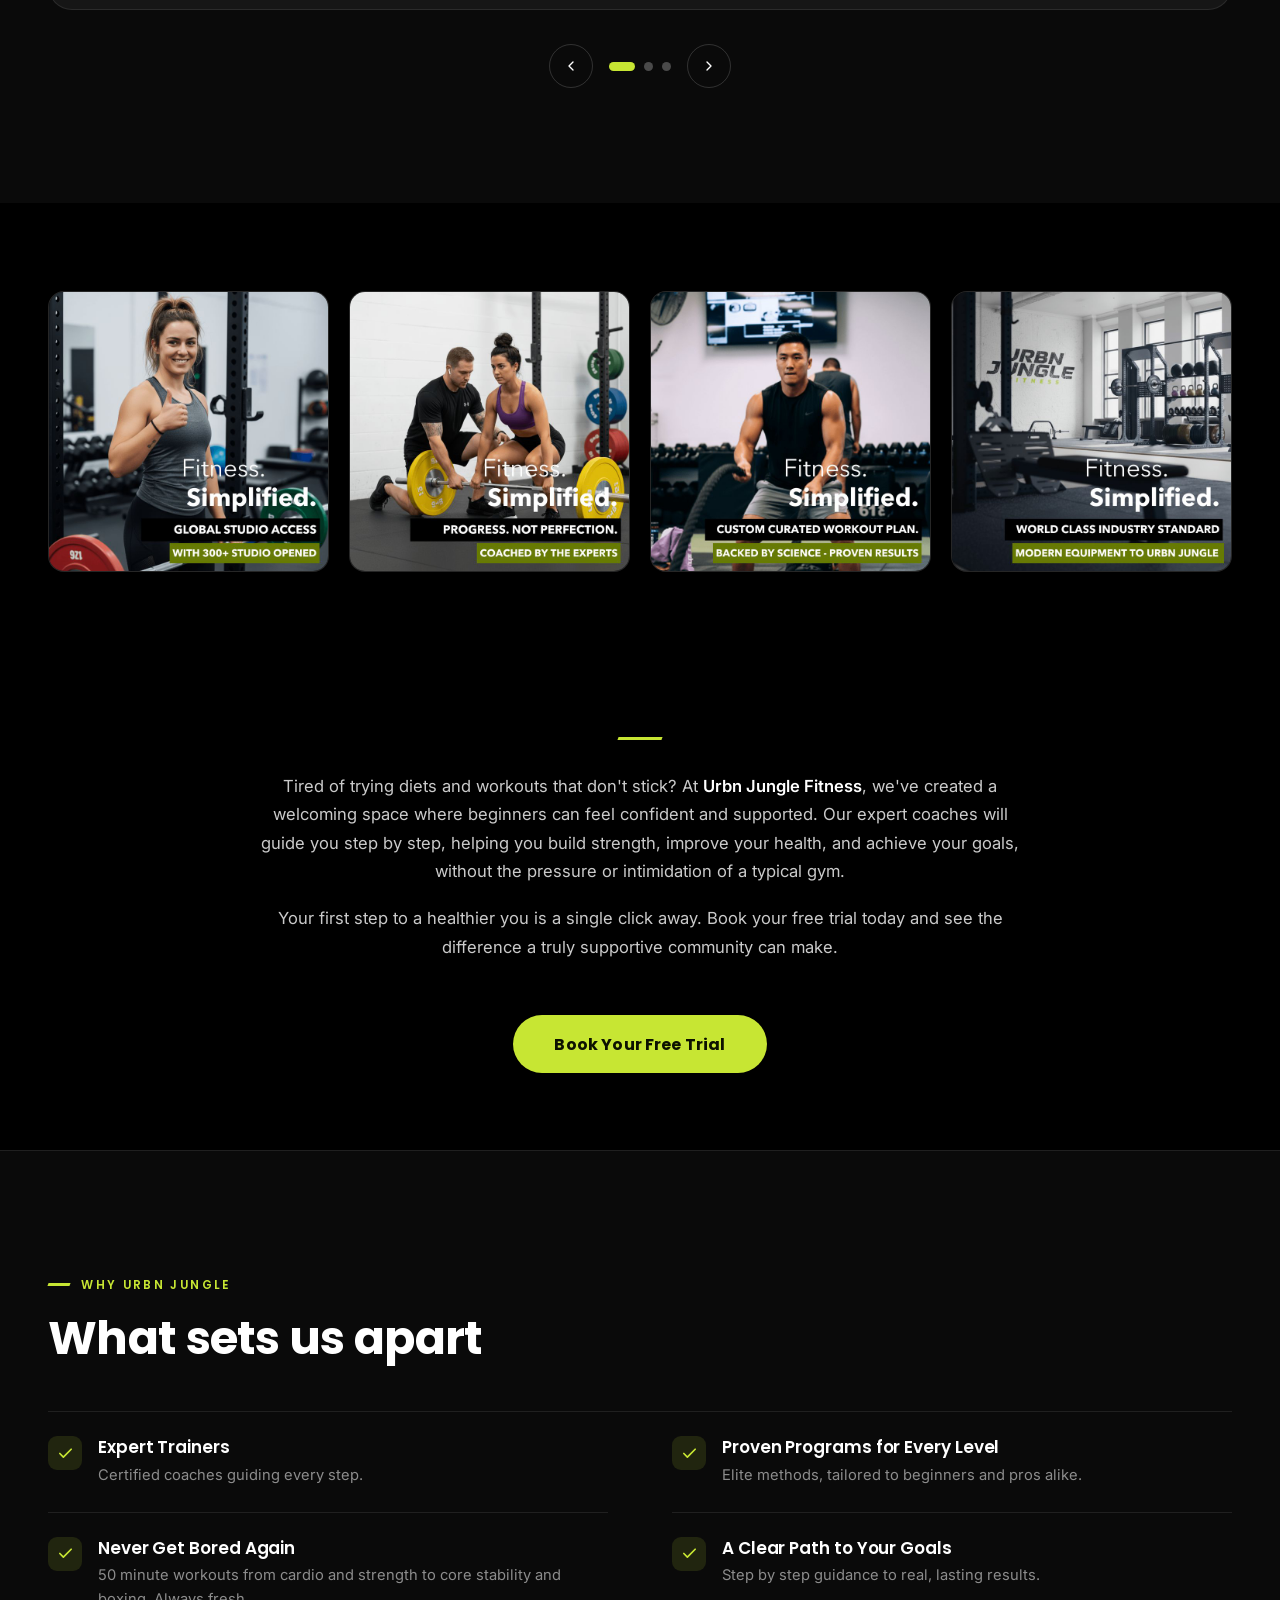
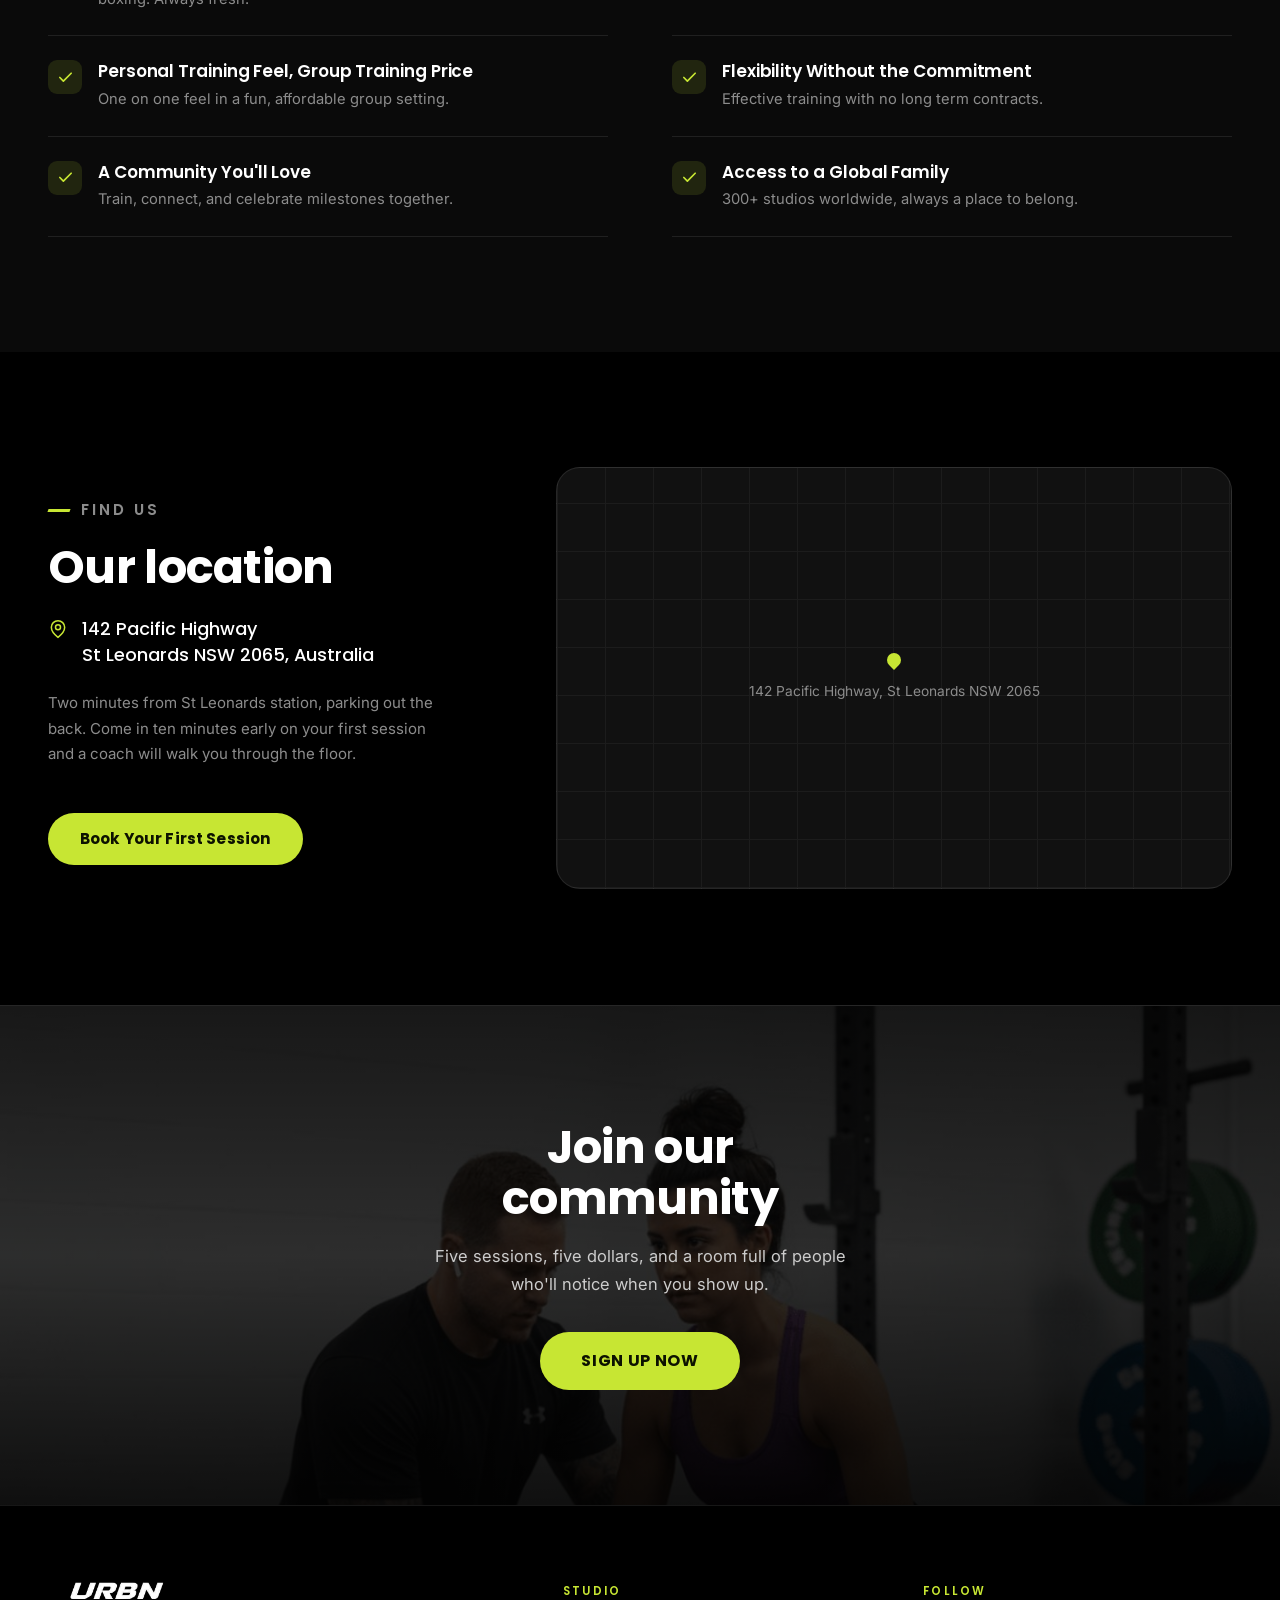
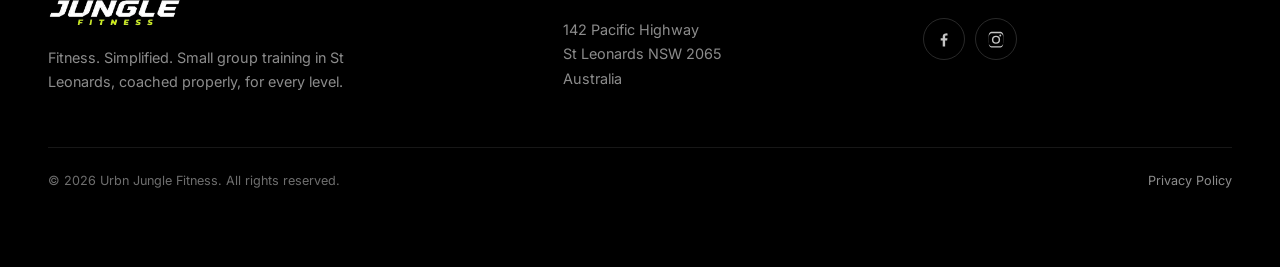
==== commit 9b01a935: "Update index.html" ====
--- a/urbn-jungle/index.html
+++ b/urbn-jungle/index.html
@@ -45,9 +45,6 @@
 <section class="hero" id="top">
   <div class="hero__bg" aria-hidden="true">
     <img src="assets/img/hero-studio.jpg" width="1440" height="800" alt="" fetchpriority="high">
-    <iframe
-      src="https://www.youtube.com/embed/3t3OPwpop9Y?controls=0&autoplay=1&mute=1&playsinline=1&loop=1&playlist=3t3OPwpop9Y"
-      title="" tabindex="-1" allow="autoplay; encrypted-media" frameborder="0"></iframe>
   </div>
   <div class="hero__scrim" aria-hidden="true"></div>
 
--- a/urbn-jungle/assets/css/styles.css
+++ b/urbn-jungle/assets/css/styles.css
@@ -143,12 +143,7 @@
 /* ---------- hero ---------- */
 .hero{position:relative;overflow:hidden;background:var(--black);}
 .hero__bg{position:absolute;inset:0;z-index:0;}
-.hero__bg img{width:100%;height:100%;object-fit:cover;opacity:.55;}
-.hero__bg iframe{
-  position:absolute;top:50%;left:50%;transform:translate(-50%,-50%);
-  width:100%;height:100%;min-width:177.78svh;min-height:56.25vw;
-  border:0;pointer-events:none;opacity:.62;
-}
+.hero__bg img{width:100%;height:100%;object-fit:cover;opacity:.62;object-position:center 38%;}
 .hero__scrim{
   position:absolute;inset:0;z-index:1;
   background:
